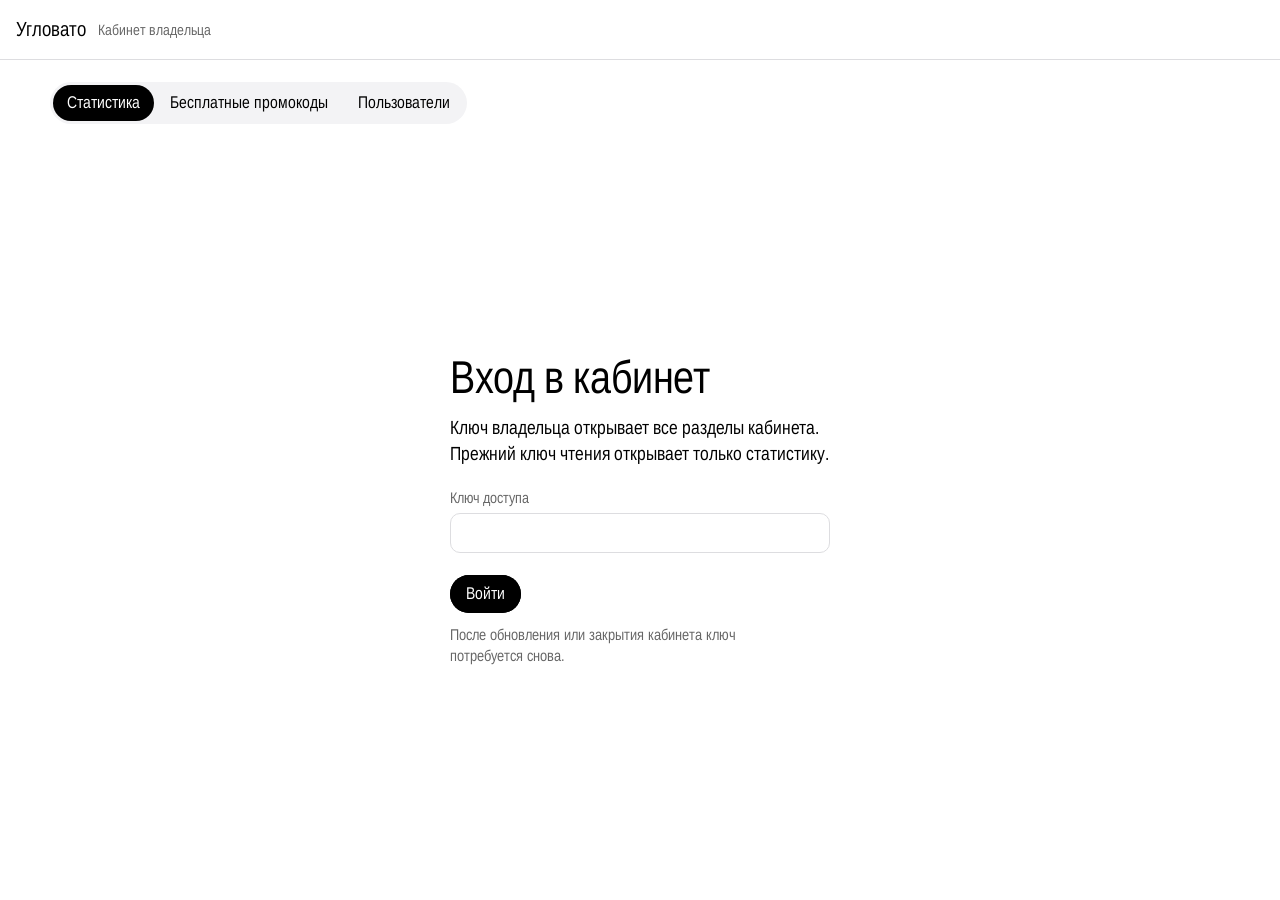
==== docs/admin/index.html @ b731f7f9 "Publish the gated Uglovato storefront" ====
<!doctype html>
<html lang="ru">
<head>
  <meta charset="utf-8">
  <meta name="viewport" content="width=device-width, initial-scale=1">
  <meta name="robots" content="noindex,nofollow">
  <meta name="referrer" content="no-referrer">
  <meta name="uglovato-admin-relay" content="https://functions.yandexcloud.net/d4e1qrrceneebio0uag0">
  <meta http-equiv="Content-Security-Policy" content="default-src 'self'; script-src 'self'; style-src 'self'; style-src-attr 'unsafe-inline'; connect-src https://functions.yandexcloud.net/d4e88h7r9h993fogte3l https://functions.yandexcloud.net/d4e1qrrceneebio0uag0; object-src 'none'; base-uri 'none'; form-action 'none'">
  <title>Статистика · Кабинет Угловато</title>
  <link rel="stylesheet" href="./style.css">
  <link rel="stylesheet" href="./dashboard.css">
  <script type="module" src="./cabinet.js?manual-entry=1"></script>
</head>
<body>
  <header class="bar mast">
    <div class="bar-l">
      <a class="bar-title" href="../" aria-label="Угловато, главная">Угловато</a>
      <span class="hint">Кабинет владельца</span>
    </div>
  </header>
  <main class="edit">
    <div class="edit-in edit-in--wide">
      <header class="edit-head"><h1 id="section-title">Статистика</h1></header>
      <div class="stats-project-bar">
        <nav class="stats-projects" aria-label="Разделы кабинета">
          <a id="tab-report" aria-current="page" href="./">Статистика</a>
          <a id="tab-promo" href="./promo.html">Бесплатные промокоды</a>
          <a id="tab-users" href="./users.html">Пользователи</a>
        </nav>
        <div class="row" id="session-actions" hidden>
          <button class="btn btn--line btn--sm" type="button" id="retry" hidden>Повторить запрос</button>
          <button class="btn btn--line btn--sm" type="button" id="logout">Выйти</button>
        </div>
      </div>
      <div class="access-area">
        <section class="gate-card login" id="access" aria-labelledby="login-heading">
          <h1 id="login-heading">Вход в кабинет</h1>
          <p>Ключ владельца открывает все разделы кабинета. Прежний ключ чтения открывает только статистику.</p>
          <div id="manual-entry" hidden>
            <form class="gate-card login" id="login" method="post" autocomplete="off">
              <label class="f"><span id="key-label">Ключ доступа</span><input class="inp" type="password" id="key" autocomplete="off" autocapitalize="none" autocorrect="off" spellcheck="false" data-1p-ignore data-lpignore="true" data-bwignore="true" aria-describedby="key-hint" maxlength="256" required></label>
              <div class="row"><button type="submit" class="btn">Войти</button></div>
              <p class="hint" id="key-hint">После обновления или закрытия кабинета ключ потребуется снова.</p>
            </form>
          </div>
        </section>
        <p role="status" class="status" id="status"></p>
        <p class="hint role-hint" id="readonly-hint" hidden>Этот ключ открывает только статистику. Для управления промокодами и пользователями введите ключ владельца.</p>
        <p class="status" id="promo-status" role="status"></p>
        <p class="status" id="users-status" role="status"></p>
      </div>
      <section id="report" class="pane pane--stats" data-stats-pane aria-label="Отчёт владельца" hidden>
        <div class="db-filters" role="group" aria-label="Период">
          <div class="seg db-seg">
            <button type="button" data-act="stats-days" data-days="1" aria-pressed="false" title="Календарный день по Москве">Сегодня</button>
            <button type="button" data-act="stats-days" data-days="7" aria-pressed="true">7 дней</button>
            <button type="button" data-act="stats-days" data-days="30" aria-pressed="false">30 дней</button>
            <button type="button" data-act="stats-days" data-days="90" aria-pressed="false">90 дней</button>
            <button type="button" data-act="stats-days" data-days="0" aria-pressed="false">Всё время</button>
          </div>
          <select id="period" aria-label="Период" hidden>
            <option value="1">Сегодня</option><option value="7" selected>7 дней</option>
            <option value="30">30 дней</option><option value="90">90 дней</option><option value="0">Всё время</option>
          </select>
          <button class="btn btn--line btn--sm" type="button" id="refresh" data-act="stats-load">Обновить</button>
          <label class="f filter-date db-filters-end"><span>По дату включительно</span><input class="inp" type="date" id="end-date"></label>
        </div>
        <div id="dashboard-root" class="db-body" data-stats-body></div>
      </section>
      <section id="users" aria-label="Пользователи" hidden>
        <form id="users-search" class="row" autocomplete="off" method="post">
          <label class="f"><span>Искать по</span><select id="users-search-by"><option value="accountId">ID аккаунта</option><option value="email">Почте</option><option value="username">Логину</option></select></label>
          <label class="f"><span>Точное значение</span><input id="users-query" type="text" required autocomplete="off" autocapitalize="none" spellcheck="false"></label>
          <button class="btn" id="users-search-submit">Найти</button>
          <button class="btn btn--line" type="button" id="users-reset">Все пользователи</button>
        </form>
        <p class="hint" id="users-asof"></p>
        <p id="users-empty" hidden></p>
        <ul id="users-list" aria-label="Список пользователей"></ul>
        <button class="btn btn--line btn--sm" type="button" id="users-more" hidden>Показать ещё</button>
      </section>
      <div id="management" hidden>
        <section class="db-card">
          <div class="section-head"><h2 id="issue-title" tabindex="-1">Выдать промокод</h2></div>
          <p class="hint">Срок начинается при создании. Активировать код можно один раз до конца этого срока.</p>
          <form id="create" class="row">
            <label class="f"><span>Срок в днях (1–365)</span><input type="number" inputmode="numeric" id="duration" value="7" min="1" max="365" step="1" required></label>
            <button class="btn">Создать код</button>
          </form>
          <div id="receipt" class="receipt" hidden>
            <h3>Код создан</h3>
            <p class="hint">Скопируй и передай код получателю. После закрытия здесь останутся только сведения о выдаче.</p>
            <code id="issued-code"></code>
            <div class="row"><button class="btn btn--sm" id="copy">Скопировать код</button><button id="dismiss" class="btn btn--line btn--sm">Скрыть код</button></div>
          </div>
        </section>
        <section class="db-card">
          <div class="section-head"><h2 id="list-title" tabindex="-1">Выданные промокоды</h2><button class="btn btn--line btn--sm" id="list-refresh">Обновить список</button></div>
          <p class="hint">Сначала показаны новые коды. Даты и время указаны по Москве.</p>
          <p id="list-empty" hidden>Пока нет выданных промокодов.</p>
          <ul id="promo-list" aria-label="Выданные промокоды"></ul>
          <button type="button" id="list-more" class="btn btn--line btn--sm" hidden>Показать ещё</button>
        </section>
      </div>
    </div>
    <dialog class="dlg" id="user-confirmation" aria-labelledby="user-confirm-title" aria-describedby="user-target user-consequence">
      <div class="dlg-card">
        <h2 id="user-confirm-title"></h2>
        <p>ID аккаунта <code id="user-target"></code></p>
        <p id="user-consequence"></p>
        <div class="row">
          <button class="btn btn--line" id="user-cancel" type="button" autofocus>Отмена</button>
          <button class="btn" id="user-confirm" type="button">Подтвердить</button>
        </div>
      </div>
    </dialog>
    <dialog class="dlg" id="confirmation" aria-labelledby="confirm-title" aria-describedby="consequence">
      <div class="dlg-card">
        <h2 id="confirm-title">Отозвать промокод?</h2>
        <p id="confirm-id"></p>
        <p id="consequence">Код больше нельзя будет активировать. Если его уже активировали, доступ по этому коду прекратится. Оплаченный доступ и другие действующие промокоды сохранятся.</p>
        <div class="row"><button class="btn btn--line" id="cancel" autofocus>Отмена</button><button class="btn" id="confirm-revoke">Отозвать код</button></div>
      </div>
    </dialog>
  </main>
</body>
</html>
---- docs/admin/style.css ----
/* Админка: тот же язык, что у сайта — белый лист, Arial Narrow, чёрные кнопки-пилюли. Инструмент, а не витрина. */
@font-face{ font-family:'Arimo Narrow PN'; font-weight:400; font-display:swap; src:url('./narrow-cyrillic-400.woff2') format('woff2'); unicode-range:U+0301,U+0400-045F,U+0490-0491,U+04B0-04B1,U+2116; }
@font-face{ font-family:'Arimo Narrow PN'; font-weight:700; font-display:swap; src:url('./narrow-cyrillic-700.woff2') format('woff2'); unicode-range:U+0301,U+0400-045F,U+0490-0491,U+04B0-04B1,U+2116; }
@font-face{ font-family:'Arimo Narrow PN'; font-weight:400; font-display:swap; src:url('./narrow-latin-400.woff2') format('woff2'); unicode-range:U+0000-00FF,U+0131,U+0152-0153,U+02BB-02BC,U+02C6,U+02DA,U+02DC,U+0304,U+0308,U+0329,U+2000-206F,U+20AC,U+2122,U+2191,U+2193,U+2212,U+2215,U+FEFF,U+FFFD; }
@font-face{ font-family:'Arimo Narrow PN'; font-weight:700; font-display:swap; src:url('./narrow-latin-700.woff2') format('woff2'); unicode-range:U+0000-00FF,U+0131,U+0152-0153,U+02BB-02BC,U+02C6,U+02DA,U+02DC,U+0304,U+0308,U+0329,U+2000-206F,U+20AC,U+2122,U+2191,U+2193,U+2212,U+2215,U+FEFF,U+FFFD; }

:root{
  --fg:#000; --paper:#fff; --mute:#666; --line:#DDDDE0; --soft:#F3F3F5; --warn:#A14A00; --bad:#B3261E; --ok:#0B6B3A;
  --font:'Arial Narrow','Arimo Narrow PN',Arial,sans-serif;
  --bar:60px; --r:12px; --rail:84px; --list:272px; --pad:28px;
}
*,*::before,*::after{ box-sizing:border-box; }
html,body{ height:100%; }
body{ margin:0; background:var(--paper); color:var(--fg); font:400 17px/1.35 var(--font); -webkit-font-smoothing:antialiased; overflow:hidden; }
h1,h2,h3,p{ margin:0; }
button,input,select,textarea{ font:inherit; color:inherit; }
[hidden]{ display:none !important; }
:focus-visible{ outline:2px solid #000; outline-offset:2px; }
.row{ display:flex; flex-wrap:wrap; align-items:center; gap:8px; }
.hint{ color:var(--mute); font-size:.88em; line-height:1.3; }
.error{ color:var(--bad); }

.btn{ display:inline-flex; align-items:center; justify-content:center; gap:.4em; min-height:38px; padding:0 16px; border:0; border-radius:999px; background:#000; color:#fff; box-shadow:inset 0 0 0 2px #000; text-decoration:none; white-space:nowrap; cursor:pointer; transition:background-color .15s, color .15s; }
.btn:hover{ background:#fff; color:#000; }
.btn--line{ background:#fff; color:#000; }
.btn--line:hover{ background:#000; color:#fff; }
.btn--sm{ min-height:30px; padding:0 12px; font-size:.9em; box-shadow:inset 0 0 0 1.5px #000; }
.btn:disabled{ background:#C9C9CE; color:#fff; box-shadow:none; cursor:default; }

/* ---------- верхняя панель ---------- */
.bar{ position:fixed; inset:0 0 auto 0; z-index:20; display:flex; align-items:center; justify-content:space-between; gap:16px; height:var(--bar); padding:0 16px; border-bottom:1px solid var(--line); background:#fff; }
.bar-l,.bar-r{ display:flex; align-items:center; gap:12px; min-width:0; }
.bar-title{ font-size:1.2em; font-weight:400; }
.status{ color:var(--mute); font-size:.92em; white-space:nowrap; }
.status.is-dirty{ color:var(--warn); }
.langs,.seg{ display:inline-flex; padding:2px; border-radius:999px; background:var(--soft); }
.langs button,.seg button{ min-height:30px; padding:0 12px; border:0; border-radius:999px; background:none; font-size:.9em; cursor:pointer; white-space:nowrap; }
.langs button[aria-pressed="true"],.seg button[aria-pressed="true"]{ background:#000; color:#fff; }

/* ---------- первый экран ---------- */
.gate-card{ max-width:560px; }
.gate-card h1{ font:400 clamp(30px, 4vw, 46px)/1.02 var(--font); letter-spacing:-.01em; text-wrap:balance; }
.gate-card > p{ margin-top:14px; font-size:1.12em; text-wrap:pretty; }
.gate-card .row{ margin-top:22px; }
.gate-card .hint{ margin-top:12px; font-size:.92em; }

.edit{ padding:22px var(--pad) 96px; }
.edit-in{ max-width:760px; margin:0 auto; }
.edit-head{ margin-bottom:26px; }
.edit-head h1{ font:400 2em/1.05 var(--font); letter-spacing:-.01em; text-wrap:balance; }

/* ---------- поля ---------- */
.f{ display:block; margin-bottom:14px; }
.f > span,.fs > legend,.lbl{ display:block; margin-bottom:4px; color:var(--mute); font-size:.9em; }
.f input[type="text"],.f input[type="password"],.f input[type="number"],.f input[type="url"],.f input[type="email"],.f select,.f textarea,.inp{ display:block; width:100%; min-height:40px; padding:8px 11px; border:1px solid var(--line); border-radius:10px; background:#fff; line-height:1.3; }
.f textarea{ resize:vertical; min-height:64px; }
.f input:hover,.f select:hover,.f textarea:hover,.inp:hover{ border-color:#9A9AA0; }
.f input:focus-visible,.f select:focus-visible,.f textarea:focus-visible,.inp:focus-visible{ outline:2px solid #000; outline-offset:0; border-color:#000; }
.f .hint{ display:block; margin-top:4px; }
.f.is-bad input{ border-color:var(--bad); }

.dlg{ width:min(560px, calc(100vw - 32px)); max-height:calc(100vh - 32px); padding:0; border:0; border-radius:18px; background:#fff; color:#000; box-shadow:0 24px 60px rgba(0,0,0,.28); overflow:auto; }
.dlg::backdrop{ background:rgba(0,0,0,.42); }
.dlg-card{ padding:24px 24px 20px; }
.dlg-card h2{ font:400 1.7em/1.05 var(--font); letter-spacing:-.01em; }
.dlg-card p{ margin-top:10px; text-wrap:pretty; }
.dlg-card .row{ margin-top:18px; }

@media (prefers-reduced-motion: reduce){ *{ transition:none !important; } }
.login{ width:min(380px, 100%); }
.login .f{ margin-top:22px; }
.login .error{ margin-top:10px; }

/* Окно кабинета, отдельное и внутри раздела статистики портфолио. */
body{ color-scheme:light; }
.bar-title{ color:inherit; text-decoration:none; }
.bar-title:hover{ text-decoration:underline; }
.edit{ position:absolute; inset:var(--bar) 0 0; overflow:auto; }
.edit-in--wide{ max-width:1180px; }
.embedded .bar,.embedded .edit-head{ display:none; }
.embedded .edit{ inset:0; }
.edit-in:has(#access:not([hidden])) .edit-head{ display:none; }
.edit:has(#access:not([hidden])){ padding-bottom:22px; }
.edit-in:has(#access:not([hidden])){ min-height:100%; display:flex; flex-direction:column; }
.embedded .stats-project-bar,.edit-in:has(#access:not([hidden])) .stats-project-bar{ margin-top:0; }
.access-area:has(#access:not([hidden])){
  flex:1; display:flex; flex-direction:column; align-items:center; justify-content:center; padding:20px 0;
}
.access-area:has(#access:not([hidden])) > p{ width:min(380px,100%); }
.access-area .status{ white-space:normal; }
.access-area .status:not(:empty),.role-hint{ margin:10px 0; }
.status.is-error{ color:var(--bad); }
.filter-date{ display:flex; align-items:center; flex-wrap:wrap; gap:4px 8px; margin:0; }
.filter-date > span{ margin:0; }
.filter-date .inp{ width:auto; min-width:0; }

#management{ max-width:900px; }
#management .db-card + .db-card{ margin-top:14px; }
.section-head{ display:flex; flex-wrap:wrap; align-items:center; justify-content:space-between; gap:8px; margin-bottom:6px; }
.section-head h2,.receipt h3{ font-size:1.05em; }
#create{ align-items:flex-end; margin-top:14px; }
#create .f{ margin:0; }
#create input{ max-width:10em; }
.receipt{ margin-top:16px; padding:16px; border-radius:var(--r); background:var(--soft); }
.receipt code{ display:block; margin:12px 0; font:600 1.12em/1.45 ui-monospace,monospace; overflow-wrap:anywhere; user-select:all; }
#promo-list{ list-style:none; margin:0; padding:0; }
#list-empty,#list-more{ margin-top:14px; }
.promo-row{ display:grid; grid-template-columns:minmax(0,1fr) auto; align-items:center; gap:4px 12px; margin-top:12px; padding-top:12px; border-top:1px solid var(--line); }
.promo-row p{ grid-column:1 / -1; color:var(--mute); font-size:.9em; }
.promo-row code,#confirm-id{ color:var(--mute); font:.85em/1.4 ui-monospace,monospace; overflow-wrap:anywhere; }
.promo-row code{ display:block; margin-top:4px; }
.promo-row button{ min-height:30px; padding:0 12px; border:0; border-radius:999px; background:#fff; box-shadow:inset 0 0 0 1.5px #000; font-size:.9em; cursor:pointer; }
.promo-row button:hover{ background:#000; color:#fff; }
.promo-row button:disabled{ background:#C9C9CE; color:#fff; box-shadow:none; cursor:default; }

@media (max-width:1100px){ :root{ --pad:20px; } }
@media (max-width:760px){
  :root{ --bar:46px; --pad:12px; }
  .bar{ padding:6px 12px; }
  .edit{ padding:16px var(--pad); }
  .edit-head{ margin-bottom:16px; }
  .filter-date{ display:block; }
  .filter-date > span{ margin-bottom:4px; }
}

/* Пользователи */
.stats-projects{ max-width:100%; flex-wrap:wrap; }
@media (max-width:480px){ .stats-projects{ border-radius:var(--r); } }
#users{ max-width:960px; }
#users-search{ align-items:end; }
#users-search .f{ margin:0; min-width:0; }
#users-asof,#users-empty,#users-more{ margin-top:14px; }
#users-list,.user-history-list{ list-style:none; padding:0; margin:0; }
.user-card{ margin-top:12px; }
.user-card h2{ font-size:1.05em; overflow-wrap:anywhere; }
.user-card dl{ display:grid; grid-template-columns:repeat(auto-fit,minmax(min(100%,200px),1fr)); gap:10px 16px; margin:12px 0; }
.user-card dt{ color:var(--mute); font-size:.88em; }
.user-card dd{ margin:2px 0 0; overflow-wrap:anywhere; }
.user-history{ padding-top:12px; }
.user-history-list li{ padding:8px 0; border-bottom:1px solid var(--line); overflow-wrap:anywhere; }
.user-history .btn{ margin-top:8px; }
#user-target{ overflow-wrap:anywhere; }
---- docs/admin/dashboard.css ----
/* ---------- статистика: дашборд ---------- */
/* Одна краска данных — чёрная, как у всей админки; прошлый период и фон — серые. Цифры — текстом, не цветом */
.pane--stats{ max-width:1180px; }
.stats-project-bar{ display:flex; align-items:center; justify-content:space-between; flex-wrap:wrap; gap:8px; margin:-8px 0 18px; }
.stats-projects{ display:flex; gap:2px; padding:3px; background:var(--soft); border-radius:999px; }
.stats-projects a{ display:grid; place-items:center; min-height:36px; padding:0 14px; border-radius:999px; color:var(--fg); text-decoration:none; }
.stats-projects a[aria-current]{ background:var(--fg); color:var(--paper); }
@media (max-width:760px){
  .stats-project-bar{ margin:0 0 12px; }
  .stats-projects a,.stats-project-bar .btn{ min-height:44px; padding:0 10px; }
  .pane--stats .db-seg{ max-width:100%; flex-wrap:wrap; }
  .pane--stats .db-seg button{ padding:0 9px; }
}
.linkish{ padding:0; border:0; background:none; color:#000; text-decoration:underline; text-underline-offset:.18em; cursor:pointer; }
.st-co{ flex:1 1 220px; margin:0; }
.st-link{ flex:1 1 260px; padding:8px 10px; border-radius:8px; background:var(--soft); font-size:.88em; overflow-wrap:anywhere; }
.db-filters{ position:sticky; top:0; z-index:3; display:flex; flex-wrap:wrap; align-items:center; gap:10px 14px; margin:0 calc(-1 * var(--pad)) 14px; padding:10px var(--pad); background:#fff; border-bottom:1px solid var(--line); }
.db-filters-end{ margin-left:auto; }
.db-seg{ display:inline-flex; padding:3px; border-radius:999px; background:var(--soft); }
.db-seg button{ min-height:30px; padding:0 14px; border:0; border-radius:999px; background:none; cursor:pointer; white-space:nowrap; }
.db-seg button[aria-pressed="true"]{ background:#000; color:#fff; }
.db-seg button:not([aria-pressed="true"]):hover{ background:#fff; }
.db-keyrow{ display:flex; flex-wrap:wrap; align-items:flex-end; gap:8px 12px; margin:0 0 16px; padding:12px; border-radius:var(--r); background:var(--soft); }
.db-key{ margin:0; flex:0 1 320px; }
.db-body{ transition:opacity .2s; }
.db-body.is-busy{ opacity:.45; }
.db-empty{ margin:4px 0 16px; padding:12px 14px; border-radius:var(--r); background:var(--soft); }
.db-me{ margin-top:22px; }

.db-kpis{ display:grid; grid-template-columns:1.35fr repeat(5,minmax(0,1fr)); gap:10px; margin-bottom:14px; }
.db-kpi{ position:relative; display:flex; flex-direction:column; gap:2px; min-width:0; padding:14px 14px 40px; border-radius:var(--r); background:var(--soft); }
.db-kpi-l{ color:var(--mute); font-size:.9em; }
.db-kpi-v{ font-size:2em; font-weight:700; line-height:1.05; }
.db-kpi--hero .db-kpi-v{ font-size:3.4em; }
.db-kpi-sub{ color:var(--mute); font-size:.82em; }
.db-delta{ font-size:.84em; color:var(--mute); }
.db-delta.is-up{ color:var(--ok); }
.db-delta.is-down{ color:var(--bad); }
.db-spark{ position:absolute; left:14px; right:14px; bottom:12px; width:calc(100% - 28px); height:20px; overflow:visible; }
.db-spark polyline{ fill:none; stroke:#9C9CA3; stroke-width:1.5; stroke-linejoin:round; stroke-linecap:round; }
.db-spark-dot{ position:absolute; right:10px; width:8px; height:8px; border-radius:50%; background:#000; box-shadow:0 0 0 2px var(--soft); }

.db-card{ min-width:0; padding:14px 16px 16px; border:1px solid var(--line); border-radius:var(--r); background:#fff; }
.db-card h3{ margin:0 0 10px; font-size:1.05em; }
.db-card--wide{ margin-bottom:14px; }
.db-row{ display:grid; grid-template-columns:minmax(0,1fr) minmax(0,1.15fr); gap:14px; margin-bottom:14px; }
.db-grid4{ display:grid; grid-template-columns:repeat(3,minmax(0,1fr)); gap:14px; margin-bottom:14px; }

/* визиты по времени */
.db-legend{ display:flex; flex-wrap:wrap; gap:4px 16px; margin-bottom:8px; font-size:.88em; }
.db-legend span{ display:inline-flex; align-items:center; gap:6px; }
.db-lk{ display:inline-block; flex:none; }
.db-lk--bar{ width:10px; height:10px; border-radius:2px; background:#000; }
.db-lk--tick{ width:12px; height:2px; background:#9C9CA3; }
.db-plot{ display:grid; grid-template-columns:auto minmax(0,1fr); gap:8px; height:180px; }
.db-yaxis{ display:flex; flex-direction:column; justify-content:space-between; color:var(--mute); font-size:.78em; font-variant-numeric:tabular-nums; text-align:right; transform:translateY(-.5em); padding-bottom:0; height:calc(100% + 1em); margin-bottom:-1em; }
.db-area{ position:relative; }
.db-grid{ position:absolute; left:0; right:0; height:1px; background:var(--line); }
.db-cols{ position:absolute; inset:0; display:flex; gap:2px; }
.db-col{ position:relative; flex:1 1 0; display:flex; justify-content:center; align-items:flex-end; border-radius:4px 4px 0 0; outline-offset:-1px; cursor:default; }
.db-col:hover,.db-col:focus-visible{ background:rgba(0,0,0,.05); }
.db-bar{ display:block; width:100%; max-width:24px; min-height:0; border-radius:4px 4px 0 0; background:#000; }
.db-tick{ position:absolute; left:50%; width:min(100%,24px); height:2px; transform:translate(-50%,1px); background:#9C9CA3; border-radius:1px; }
.db-xaxis{ display:flex; gap:2px; margin-left:calc(2.2em + 8px); padding-top:6px; color:var(--mute); font-size:.78em; }
.db-xaxis span{ flex:1 1 0; min-width:0; white-space:nowrap; overflow:visible; }
.db-details{ margin-top:12px; }
.db-details summary{ cursor:pointer; color:var(--mute); font-size:.9em; }
.db-details .db-table{ margin-top:8px; }

/* воронка и полоски */
.db-funnel{ margin:0 0 8px; padding:0; list-style:none; display:grid; gap:10px; }
.db-funnel li{ display:grid; grid-template-columns:minmax(0,1fr) auto 3em; grid-template-areas:"l n p" "t t t"; gap:4px 10px; align-items:baseline; }
.db-f-l{ grid-area:l; }
.db-funnel b{ grid-area:n; font-variant-numeric:tabular-nums; }
.db-f-p{ grid-area:p; color:var(--mute); font-size:.88em; text-align:right; }
.db-f-track{ grid-area:t; display:block; height:10px; border-radius:4px; background:var(--soft); overflow:hidden; }
.db-f-track i{ display:block; height:100%; border-radius:4px; background:#000; }
.db-bars{ margin:0; padding:0; list-style:none; display:grid; gap:8px; }
.db-bars li{ display:grid; grid-template-columns:minmax(0,1fr) auto 3em; grid-template-areas:"l n p" "t t t"; gap:3px 10px; align-items:baseline; }
.db-b-l{ grid-area:l; overflow:hidden; text-overflow:ellipsis; white-space:nowrap; }
.db-bars b{ grid-area:n; font-variant-numeric:tabular-nums; }
.db-b-p{ grid-area:p; color:var(--mute); font-size:.88em; text-align:right; }
.db-b-track{ grid-area:t; display:block; height:6px; border-radius:3px; background:var(--soft); overflow:hidden; }
.db-b-track i{ display:block; height:100%; border-radius:3px; background:#000; }
.db-funnel li:hover .db-f-track,.db-bars li:hover .db-b-track{ background:#E6E6EA; }

/* когда заходят */
.db-heat{ display:grid; grid-template-columns:2em repeat(24,minmax(0,1fr)); gap:2px; align-items:center; }
.db-h-x{ color:var(--mute); font-size:.72em; text-align:left; }
.db-h-y{ color:var(--mute); font-size:.8em; }
.db-cell{ display:block; aspect-ratio:1; min-height:10px; border-radius:3px; background:#F1F1F3; }
.db-cell.l1{ background:#CFCFD4; } .db-cell.l2{ background:#9C9CA3; } .db-cell.l3{ background:#55555B; } .db-cell.l4{ background:#000; }
.db-heat .db-cell:hover,.db-heat .db-cell:focus-visible{ outline:2px solid #000; outline-offset:1px; }
.db-heat-key{ display:flex; align-items:center; gap:3px; margin-top:8px; }
.db-heat-key .db-cell{ width:12px; min-height:12px; }

/* таблицы */
.db-table{ width:100%; border-collapse:collapse; font-size:.95em; }
.db-table th,.db-table td{ padding:7px 8px; border-bottom:1px solid var(--line); text-align:left; vertical-align:top; }
.db-table th{ color:var(--mute); font-weight:400; font-size:.86em; white-space:nowrap; }
.db-table td{ font-variant-numeric:tabular-nums; }
.db-table td.db-wrap{ min-width:200px; }
.db-yes{ font-weight:700; }
.db-table--cases td:nth-child(n+2),.db-table--cases th:nth-child(n+2){ text-align:right; white-space:nowrap; }
.db-inline{ display:inline-block; width:56px; height:6px; margin-right:8px; border-radius:3px; background:var(--soft); overflow:hidden; vertical-align:middle; }
.db-inline i{ display:block; height:100%; border-radius:3px; background:#000; }
.db-link{ display:flex; flex-wrap:wrap; align-items:flex-end; gap:8px 12px; margin-top:14px; padding-top:12px; border-top:1px solid var(--line); }

/* визиты */
.db-visits{ margin:0 0 12px; padding:0; list-style:none; }
.db-visit{ display:grid; grid-template-columns:8em minmax(0,1fr) auto; gap:4px 14px; padding:10px 0; border-bottom:1px solid var(--line); }
.db-v-when{ color:var(--mute); font-size:.9em; }
.db-v-main .hint{ display:block; margin-top:2px; }
.db-v-tags{ display:flex; flex-wrap:wrap; gap:4px; justify-content:flex-end; align-content:start; }
.db-tag{ padding:2px 8px; border-radius:999px; background:#000; color:#fff; font-size:.8em; white-space:nowrap; }

/* подсказка */
.db-tip{ position:fixed; z-index:50; max-width:280px; padding:8px 10px; border-radius:10px; background:#000; color:#fff; font-size:.86em; line-height:1.35; pointer-events:none; box-shadow:0 6px 18px rgba(0,0,0,.18); }
.db-tip-h{ color:#C9C9CE; margin-bottom:2px; }
.db-tip b{ font-weight:700; }

@media (max-width:1180px){ .db-kpis{ grid-template-columns:repeat(3,minmax(0,1fr)); } .db-grid4{ grid-template-columns:repeat(2,minmax(0,1fr)); } .db-row{ grid-template-columns:1fr; } }
@media (max-width:720px){ .db-kpis,.db-grid4{ grid-template-columns:1fr 1fr; } .db-visit{ grid-template-columns:1fr; } .db-v-tags{ justify-content:flex-start; } }
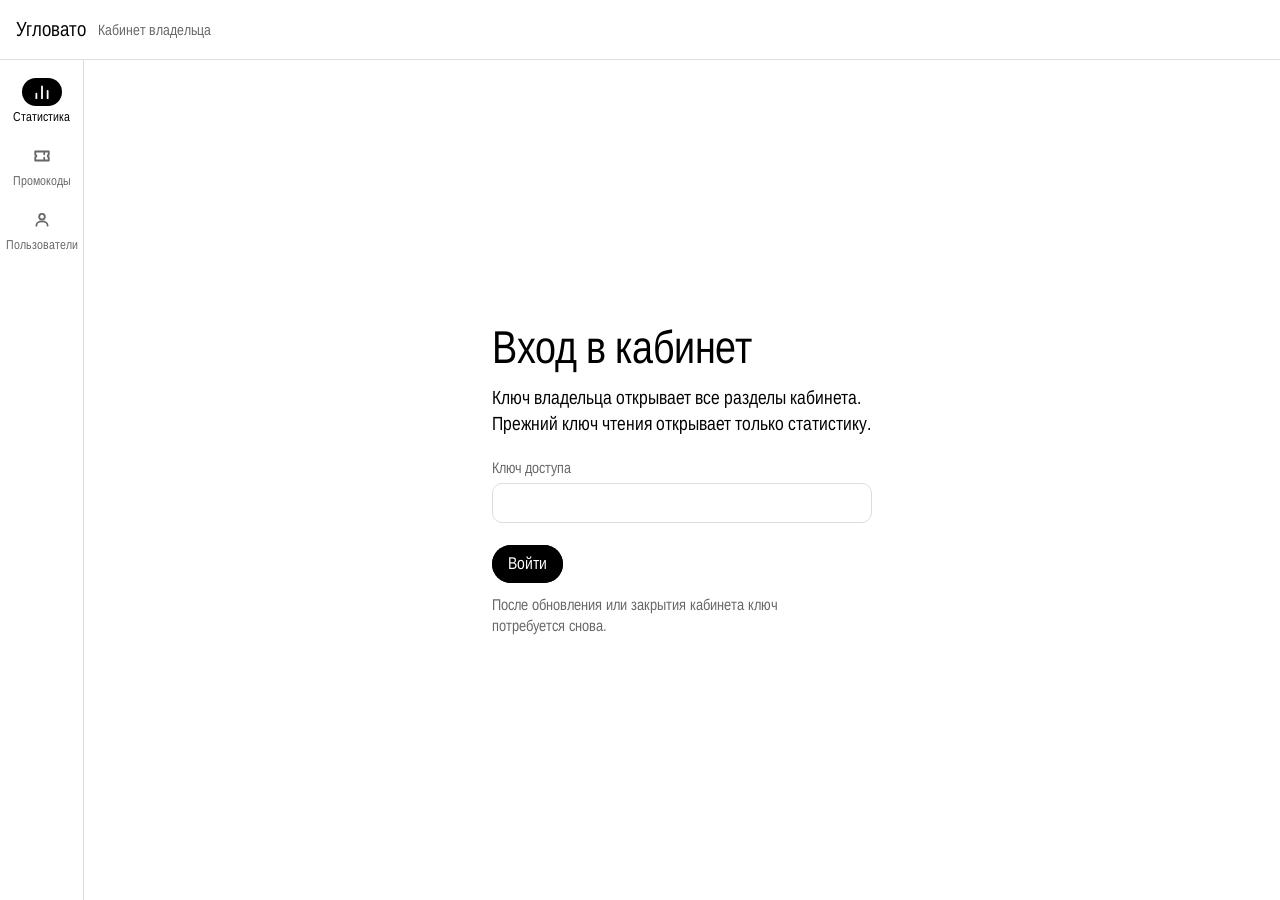
==== commit 90b58e8e: "Publish the revised owner dashboard and account client" ====
--- a/docs/admin/index.html
+++ b/docs/admin/index.html
@@ -19,20 +19,21 @@
       <span class="hint">Кабинет владельца</span>
     </div>
   </header>
-  <main class="edit">
+  <div class="app">
+    <nav class="rail" aria-label="Разделы кабинета">
+      <a class="rail-it" id="tab-report" aria-current="page" href="./"><svg viewBox="0 0 16 16" aria-hidden="true"><path d="M3 13.5V9.5M8 13.5V3M13 13.5V7"/></svg><span>Статистика</span></a>
+      <a class="rail-it" id="tab-promo" href="./promo.html"><svg viewBox="0 0 16 16" aria-hidden="true"><path d="M2 4h12v3a1 1 0 0 0 0 2v3H2V9a1 1 0 0 0 0-2zM10 5.5v1m0 3v1"/></svg><span>Промокоды</span></a>
+      <a class="rail-it" id="tab-users" href="./users.html"><svg viewBox="0 0 16 16" aria-hidden="true"><circle cx="8" cy="5" r="2.5"/><path d="M3 13c0-5 10-5 10 0"/></svg><span>Пользователи</span></a>
+    </nav>
+    <main class="edit">
     <div class="edit-in edit-in--wide">
-      <header class="edit-head"><h1 id="section-title">Статистика</h1></header>
-      <div class="stats-project-bar">
-        <nav class="stats-projects" aria-label="Разделы кабинета">
-          <a id="tab-report" aria-current="page" href="./">Статистика</a>
-          <a id="tab-promo" href="./promo.html">Бесплатные промокоды</a>
-          <a id="tab-users" href="./users.html">Пользователи</a>
-        </nav>
+      <header class="edit-head edit-title">
+        <h1 id="section-title">Статистика</h1>
         <div class="row" id="session-actions" hidden>
           <button class="btn btn--line btn--sm" type="button" id="retry" hidden>Повторить запрос</button>
           <button class="btn btn--line btn--sm" type="button" id="logout">Выйти</button>
         </div>
-      </div>
+      </header>
       <div class="access-area">
         <section class="gate-card login" id="access" aria-labelledby="login-heading">
           <h1 id="login-heading">Вход в кабинет</h1>
@@ -64,7 +65,9 @@
             <option value="30">30 дней</option><option value="90">90 дней</option><option value="0">Всё время</option>
           </select>
           <button class="btn btn--line btn--sm" type="button" id="refresh" data-act="stats-load">Обновить</button>
+          <span class="hint" id="compare-note" data-stats-note></span>
           <label class="f filter-date db-filters-end"><span>По дату включительно</span><input class="inp" type="date" id="end-date"></label>
+          <button class="linkish" type="button" id="reset-end" hidden>До сегодня</button>
         </div>
         <div id="dashboard-root" class="db-body" data-stats-body></div>
       </section>
@@ -76,7 +79,7 @@
           <button class="btn btn--line" type="button" id="users-reset">Все пользователи</button>
         </form>
         <p class="hint" id="users-asof"></p>
-        <p id="users-empty" hidden></p>
+        <p class="db-empty" id="users-empty" hidden></p>
         <ul id="users-list" aria-label="Список пользователей"></ul>
         <button class="btn btn--line btn--sm" type="button" id="users-more" hidden>Показать ещё</button>
       </section>
@@ -98,7 +101,7 @@
         <section class="db-card">
           <div class="section-head"><h2 id="list-title" tabindex="-1">Выданные промокоды</h2><button class="btn btn--line btn--sm" id="list-refresh">Обновить список</button></div>
           <p class="hint">Сначала показаны новые коды. Даты и время указаны по Москве.</p>
-          <p id="list-empty" hidden>Пока нет выданных промокодов.</p>
+          <p class="db-empty" id="list-empty" hidden>Пока нет выданных промокодов.</p>
           <ul id="promo-list" aria-label="Выданные промокоды"></ul>
           <button type="button" id="list-more" class="btn btn--line btn--sm" hidden>Показать ещё</button>
         </section>
@@ -123,6 +126,7 @@
         <div class="row"><button class="btn btn--line" id="cancel" autofocus>Отмена</button><button class="btn" id="confirm-revoke">Отозвать код</button></div>
       </div>
     </dialog>
-  </main>
+    </main>
+  </div>
 </body>
 </html>
--- a/docs/admin/style.css
+++ b/docs/admin/style.css
@@ -75,14 +75,29 @@
 body{ color-scheme:light; }
 .bar-title{ color:inherit; text-decoration:none; }
 .bar-title:hover{ text-decoration:underline; }
-.edit{ position:absolute; inset:var(--bar) 0 0; overflow:auto; }
+/* Portfolio admin rail and edit pane; embedded cabinets supply their own header. */
+.app{ position:fixed; inset:var(--bar) 0 0; display:grid; grid-template-columns:var(--rail) minmax(0,1fr); }
+.rail{ display:flex; flex-direction:column; gap:4px; padding:12px 6px; border-right:1px solid var(--line); overflow:auto; }
+.rail-it{ display:flex; flex-direction:column; align-items:center; gap:4px; padding:6px 2px 8px; border-radius:var(--r); color:var(--mute); font-size:.76em; line-height:1.1; text-decoration:none; }
+.rail-it svg{ width:40px; height:28px; padding:5px 11px; border-radius:999px; fill:none; stroke:currentColor; stroke-width:1.6; stroke-linecap:round; stroke-linejoin:round; }
+.rail-it:hover{ color:var(--fg); }
+.rail-it:hover svg{ background:var(--soft); }
+.rail-it[aria-current]{ color:var(--fg); }
+.rail-it[aria-current] svg{ background:var(--fg); color:var(--paper); }
+.edit{ min-width:0; min-height:0; overflow:auto; }
 .edit-in--wide{ max-width:1180px; }
-.embedded .bar,.embedded .edit-head{ display:none; }
-.embedded .edit{ inset:0; }
-.edit-in:has(#access:not([hidden])) .edit-head{ display:none; }
+.edit-title{ display:flex; flex-wrap:wrap; align-items:center; justify-content:space-between; gap:10px 16px; }
+.embedded .bar,.embedded .edit-head h1,.edit-in:has(#access:not([hidden])) .edit-head h1{ display:none; }
+.embedded .app{ inset:0; }
+.embedded .edit-title{ justify-content:flex-end; }
+.edit-title:not(:has(#session-actions:not([hidden]))):has(+ .access-area #access:not([hidden])){ display:none; }
 .edit:has(#access:not([hidden])){ padding-bottom:22px; }
 .edit-in:has(#access:not([hidden])){ min-height:100%; display:flex; flex-direction:column; }
-.embedded .stats-project-bar,.edit-in:has(#access:not([hidden])) .stats-project-bar{ margin-top:0; }
+@media (max-width:760px){
+  .app{ grid-template-columns:minmax(0,1fr); grid-template-rows:auto minmax(0,1fr); }
+  .rail{ flex-direction:row; justify-content:center; padding:4px 8px; border:0; border-bottom:1px solid var(--line); }
+  .rail-it{ flex:1; max-width:130px; min-height:44px; padding:3px 2px; }
+}
 .access-area:has(#access:not([hidden])){
   flex:1; display:flex; flex-direction:column; align-items:center; justify-content:center; padding:20px 0;
 }
@@ -124,8 +139,6 @@
 }
 
 /* Пользователи */
-.stats-projects{ max-width:100%; flex-wrap:wrap; }
-@media (max-width:480px){ .stats-projects{ border-radius:var(--r); } }
 #users{ max-width:960px; }
 #users-search{ align-items:end; }
 #users-search .f{ margin:0; min-width:0; }
--- a/docs/admin/dashboard.css
+++ b/docs/admin/dashboard.css
@@ -1,13 +1,7 @@
 /* ---------- статистика: дашборд ---------- */
 /* Одна краска данных — чёрная, как у всей админки; прошлый период и фон — серые. Цифры — текстом, не цветом */
 .pane--stats{ max-width:1180px; }
-.stats-project-bar{ display:flex; align-items:center; justify-content:space-between; flex-wrap:wrap; gap:8px; margin:-8px 0 18px; }
-.stats-projects{ display:flex; gap:2px; padding:3px; background:var(--soft); border-radius:999px; }
-.stats-projects a{ display:grid; place-items:center; min-height:36px; padding:0 14px; border-radius:999px; color:var(--fg); text-decoration:none; }
-.stats-projects a[aria-current]{ background:var(--fg); color:var(--paper); }
 @media (max-width:760px){
-  .stats-project-bar{ margin:0 0 12px; }
-  .stats-projects a,.stats-project-bar .btn{ min-height:44px; padding:0 10px; }
   .pane--stats .db-seg{ max-width:100%; flex-wrap:wrap; }
   .pane--stats .db-seg button{ padding:0 9px; }
 }
@@ -15,6 +9,8 @@
 .st-co{ flex:1 1 220px; margin:0; }
 .st-link{ flex:1 1 260px; padding:8px 10px; border-radius:8px; background:var(--soft); font-size:.88em; overflow-wrap:anywhere; }
 .db-filters{ position:sticky; top:0; z-index:3; display:flex; flex-wrap:wrap; align-items:center; gap:10px 14px; margin:0 calc(-1 * var(--pad)) 14px; padding:10px var(--pad); background:#fff; border-bottom:1px solid var(--line); }
+#compare-note:empty{ display:none; }
+@media (max-width:760px){ #compare-note{ order:1; flex-basis:100%; } }
 .db-filters-end{ margin-left:auto; }
 .db-seg{ display:inline-flex; padding:3px; border-radius:999px; background:var(--soft); }
 .db-seg button{ min-height:30px; padding:0 14px; border:0; border-radius:999px; background:none; cursor:pointer; white-space:nowrap; }
@@ -69,7 +65,10 @@
 
 /* воронка и полоски */
 .db-funnel{ margin:0 0 8px; padding:0; list-style:none; display:grid; gap:10px; }
-.db-funnel li{ display:grid; grid-template-columns:minmax(0,1fr) auto 3em; grid-template-areas:"l n p" "t t t"; gap:4px 10px; align-items:baseline; }
+.db-funnel li{ display:grid; grid-template-columns:minmax(0,1fr) auto 3em; grid-template-areas:"l n p" "t t t" "base base base"; gap:4px 10px; align-items:baseline; }
+.db-f-base{ grid-area:base; }
+.db-result-value{ margin:.15em 0; font-size:2.4em; font-weight:700; }
+[data-section="result"] .hint{ margin-top:8px; }
 .db-f-l{ grid-area:l; }
 .db-funnel b{ grid-area:n; font-variant-numeric:tabular-nums; }
 .db-f-p{ grid-area:p; color:var(--mute); font-size:.88em; text-align:right; }
@@ -93,6 +92,9 @@
 .db-heat .db-cell:hover,.db-heat .db-cell:focus-visible{ outline:2px solid #000; outline-offset:1px; }
 .db-heat-key{ display:flex; align-items:center; gap:3px; margin-top:8px; }
 .db-heat-key .db-cell{ width:12px; min-height:12px; }
+
+.db-col.is-unknown,.db-cell.is-unknown,.db-lk.is-unknown{ background:repeating-linear-gradient(135deg, #fff 0 3px, #dddde0 3px 4px); }
+.db-lk.is-unknown{ border:1px solid var(--line); }
 
 /* таблицы */
 .db-table{ width:100%; border-collapse:collapse; font-size:.95em; }
